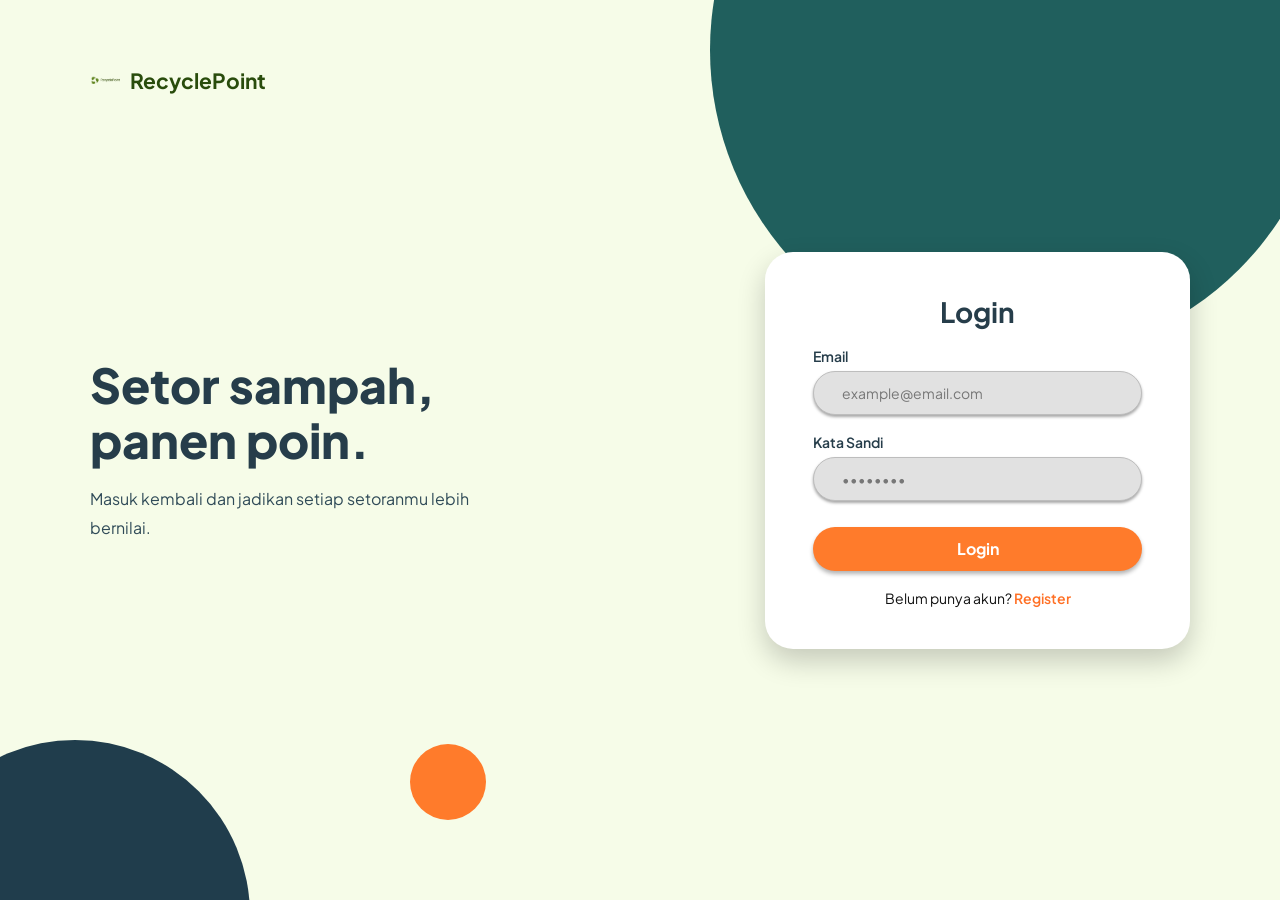
==== index.html @ 47e97b78 "allisya" ====
<!DOCTYPE html>
<html lang="id">
<head>
  <meta charset="UTF-8">
  <meta name="viewport" content="width=device-width, initial-scale=1.0">
  <title>Login - RecyclePoint</title>

  <link rel="preconnect" href="https://fonts.googleapis.com">
  <link rel="preconnect" href="https://fonts.gstatic.com" crossorigin>
  <link href="https://fonts.googleapis.com/css2?family=Plus+Jakarta+Sans:wght@400;500;600;700;800&display=swap" rel="stylesheet">

  <link rel="stylesheet" href="login.css">
</head>
<body>

  <main class="login-page">

    <div class="circle circle--top"></div>
    <div class="circle circle--bottom"></div>
    <div class="circle circle--orange"></div>

    <a href="index.html" class="login-brand">
      <img src="images/logo.png" alt="Logo RecyclePoint">
      <span>RecyclePoint</span>
    </a>

    <section class="login-content">

      <div class="login-intro">
        <h1>Setor sampah,<br>panen poin.</h1>
        <p>
          Masuk kembali dan jadikan setiap setoranmu
          lebih bernilai.
        </p>
      </div>

      <div class="login-card">
        <h2>Login</h2>

        <form action="dashboard.php" method="get">

          <div class="login-field">
            <label for="email">Email</label>
            <input
              type="email"
              id="email"
              name="email"
              placeholder="example@email.com"
              required
            >
          </div>

          <div class="login-field">
            <label for="password">Kata Sandi</label>
            <input
              type="password"
              id="password"
              name="password"
              placeholder="••••••••"
              required
            >
          </div>

          <button type="submit" class="login-button">
            Login
          </button>

        </form>

        <p class="login-register">
          Belum punya akun?
          <a href="register.php">Register</a>
        </p>
      </div>

    </section>
  </main>

</body>
</html>
---- login.css ----
* {
  box-sizing: border-box;
  margin: 0;
  padding: 0;
}

body {
  font-family: "Plus Jakarta Sans", sans-serif;
  color: #263D4A;
}

.login-page {
  position: relative;
  min-height: 100vh;
  overflow: hidden;
  background: #F6FCE8;
  display: flex;
  align-items: center;
  justify-content: center;
  padding: 90px 7%;
}

/* Lingkaran dekorasi */

.circle {
  position: absolute;
  border-radius: 50%;
  pointer-events: none;
}

.circle--top {
  width: 620px;
  height: 620px;
  background: #205F5D;
  top: -260px;
  right: -50px;
}

.circle--bottom {
  width: 350px;
  height: 350px;
  background: #203D4C;
  bottom: -190px;
  left: -100px;
}

.circle--orange {
  width: 76px;
  height: 76px;
  background: #FF7B2B;
  bottom: 80px;
  left: 32%;
}

/* Logo */

.login-brand {
  position: absolute;
  top: 65px;
  left: 7%;
  z-index: 2;
  display: flex;
  align-items: center;
  gap: 10px;
  text-decoration: none;
  color: #294C0C;
  font-size: 21px;
  font-weight: 700;
}

.login-brand img {
  width: 30px;
  height: 30px;
  object-fit: contain;
}

/* Konten utama */

.login-content {
  position: relative;
  z-index: 1;
  width: 100%;
  max-width: 1140px;
  display: grid;
  grid-template-columns: 1fr 425px;
  align-items: center;
  gap: 70px;
}

/* Slogan */

.login-intro h1 {
  font-size: clamp(34px, 5vw, 48px);
  line-height: 1.15;
  font-weight: 800;
  margin-bottom: 18px;
}

.login-intro p {
  max-width: 390px;
  font-size: 16px;
  line-height: 1.8;
  color: #304B58;
}

/* Kartu login */

.login-card {
  width: 100%;
  padding: 42px 48px;
  background: #fff;
  border-radius: 28px;
  box-shadow: 0 12px 28px rgba(0, 0, 0, 0.20);
}

.login-card h2 {
  text-align: center;
  font-size: 28px;
  font-weight: 700;
  margin-bottom: 18px;
}

.login-field {
  display: flex;
  flex-direction: column;
  gap: 6px;
  margin-bottom: 18px;
}

.login-field label {
  font-size: 14px;
  font-weight: 600;
}

.login-field input {
  width: 100%;
  height: 44px;
  padding: 0 28px;
  border: 1px solid #BDBDBD;
  border-radius: 30px;
  background: #E1E1E1;
  box-shadow: 0 2px 3px rgba(0, 0, 0, 0.35);
  font-family: inherit;
  font-size: 14px;
  color: #333;
  outline: none;
}

.login-field input:focus {
  border-color: #F47B2E;
  box-shadow: 0 0 0 3px rgba(244, 123, 46, 0.18);
}

.login-field input::placeholder {
  color: #777;
}

/* Tombol */

.login-button {
  width: 100%;
  height: 44px;
  margin-top: 8px;
  border: none;
  border-radius: 30px;
  background: #FF7B2B;
  color: #fff;
  font-family: inherit;
  font-size: 16px;
  font-weight: 700;
  cursor: pointer;
  box-shadow: 0 3px 4px rgba(0, 0, 0, 0.3);
  transition: 0.2s;
}

.login-button:hover {
  background: #E96B20;
  transform: translateY(-1px);
}

.login-register {
  margin-top: 18px;
  text-align: center;
  font-size: 14px;
  color: #111;
}

.login-register a {
  color: #FF7025;
  text-decoration: none;
  font-weight: 600;
}

.login-register a:hover {
  text-decoration: underline;
}

/* Responsive */

@media (max-width: 850px) {
  .login-page {
    padding: 120px 24px 50px;
  }

  .login-content {
    grid-template-columns: 1fr;
    max-width: 480px;
    gap: 32px;
  }

  .login-intro {
    text-align: center;
  }

  .login-intro p {
    margin: auto;
  }

  .login-brand {
    top: 28px;
    left: 24px;
  }

  .circle--top {
    right: -350px;
  }

  .circle--orange {
    display: none;
  }
}

@media (max-width: 480px) {
  .login-card {
    padding: 32px 24px;
    border-radius: 22px;
  }

  .login-intro h1 {
    font-size: 34px;
  }

  .login-intro p {
    font-size: 14px;
  }
}
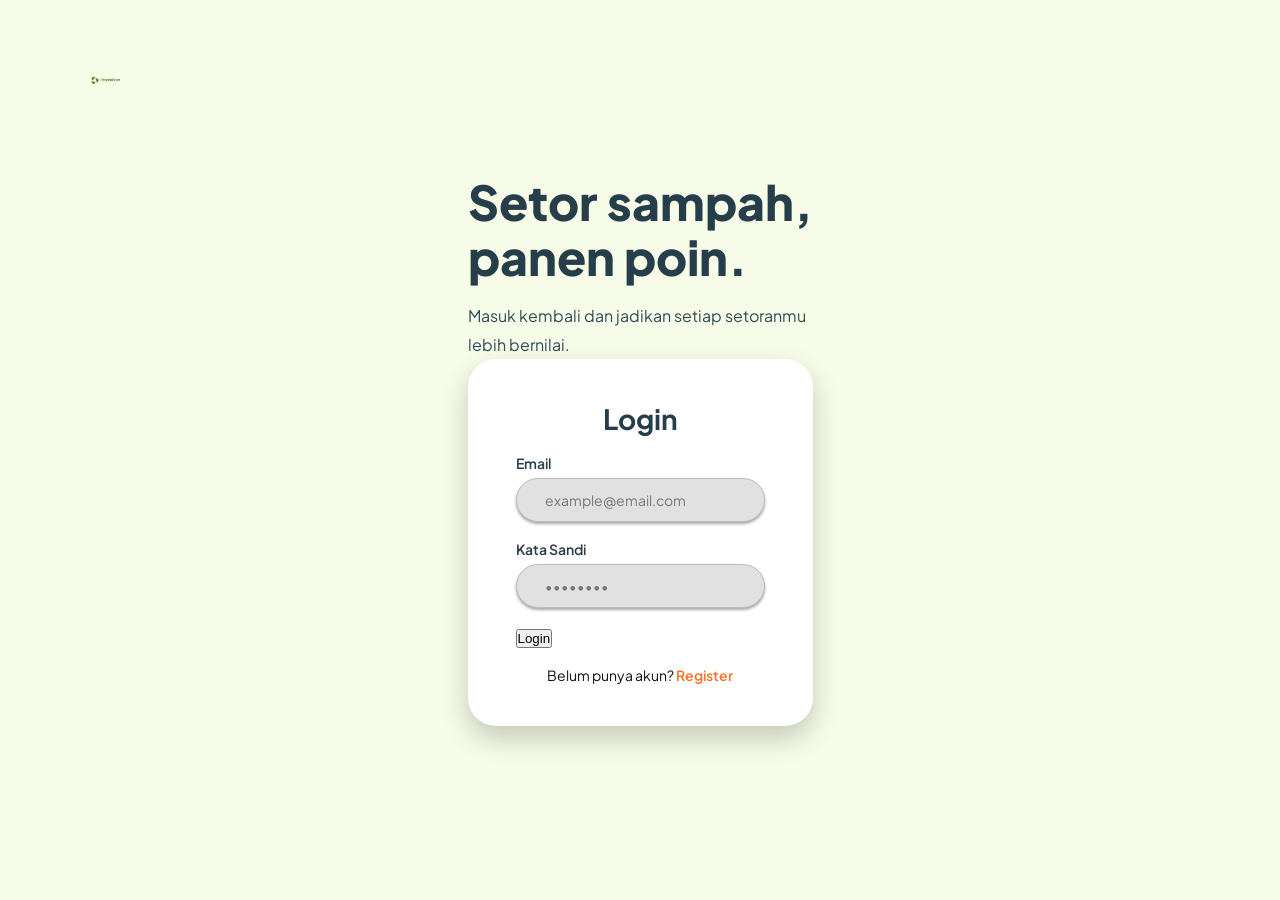
==== commit 672da2a0: "allisya" ====
--- a/index.html
+++ b/index.html
@@ -1,3 +1,4 @@
+
 <!DOCTYPE html>
 <html lang="id">
 <head>
@@ -11,70 +12,63 @@
 
   <link rel="stylesheet" href="login.css">
 </head>
-<body>
+<body class="login-page">
 
-  <main class="login-page">
+  <div class="login-decoration login-decoration--top"></div>
+  <div class="login-decoration login-decoration--bottom"></div>
+  <div class="login-decoration login-decoration--orange"></div>
 
-    <div class="circle circle--top"></div>
-    <div class="circle circle--bottom"></div>
-    <div class="circle circle--orange"></div>
+  <header class="login-header">
+    <a href="index.html" class="login-brand">
+      <img src="images/logo.png" alt="RecyclePoint">
+    </a>
+  </header>
 
-    <a href="index.html" class="login-brand">
-      <img src="images/logo.png" alt="Logo RecyclePoint">
-      <span>RecyclePoint</span>
-    </a>
+  <main class="login-main">
 
-    <section class="login-content">
+    <section class="login-intro">
+      <h1>Setor sampah,<br>panen poin.</h1>
+      <p>Masuk kembali dan jadikan setiap setoranmu<br class="desktop-break"> lebih bernilai.</p>
+    </section>
 
-      <div class="login-intro">
-        <h1>Setor sampah,<br>panen poin.</h1>
-        <p>
-          Masuk kembali dan jadikan setiap setoranmu
-          lebih bernilai.
-        </p>
-      </div>
+    <section class="login-card">
+      <h2>Login</h2>
 
-      <div class="login-card">
-        <h2>Login</h2>
+      <form onsubmit="window.location.href='dashboard.php'; return false;">
 
-        <form action="dashboard.php" method="get">
+        <div class="login-field">
+          <label for="email">Email</label>
+          <input
+            type="email"
+            id="email"
+            name="email"
+            placeholder="example@email.com"
+            autocomplete="email"
+          >
+        </div>
 
-          <div class="login-field">
-            <label for="email">Email</label>
-            <input
-              type="email"
-              id="email"
-              name="email"
-              placeholder="example@email.com"
-              required
-            >
-          </div>
+        <div class="login-field">
+          <label for="password">Kata Sandi</label>
+          <input
+            type="password"
+            id="password"
+            name="password"
+            placeholder="••••••••"
+            autocomplete="current-password"
+          >
+        </div>
 
-          <div class="login-field">
-            <label for="password">Kata Sandi</label>
-            <input
-              type="password"
-              id="password"
-              name="password"
-              placeholder="••••••••"
-              required
-            >
-          </div>
-
-          <button type="submit" class="login-button">
-            Login
-          </button>
-
-        </form>
+        <button type="submit" class="login-submit">Login</button>
 
         <p class="login-register">
           Belum punya akun?
           <a href="register.php">Register</a>
         </p>
-      </div>
 
+      </form>
     </section>
+
   </main>
 
 </body>
-</html>+</html>
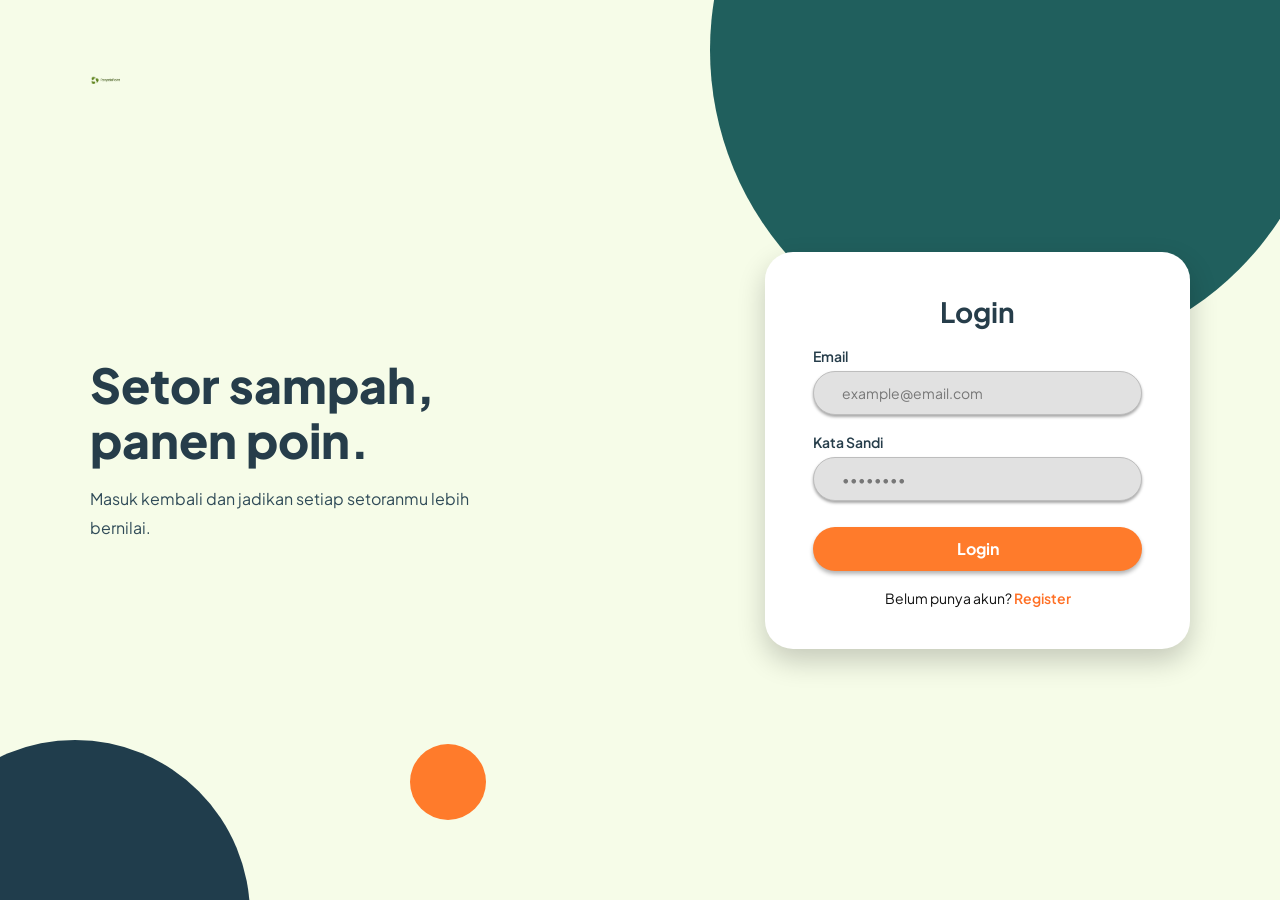
==== commit 97108de1: "allisya" ====
--- a/index.html
+++ b/index.html
@@ -12,62 +12,68 @@
 
   <link rel="stylesheet" href="login.css">
 </head>
-<body class="login-page">
+<body>
 
-  <div class="login-decoration login-decoration--top"></div>
-  <div class="login-decoration login-decoration--bottom"></div>
-  <div class="login-decoration login-decoration--orange"></div>
+  <main class="login-page">
 
-  <header class="login-header">
+    <div class="circle circle--top"></div>
+    <div class="circle circle--bottom"></div>
+    <div class="circle circle--orange"></div>
+
     <a href="index.html" class="login-brand">
-      <img src="images/logo.png" alt="RecyclePoint">
+      <img src="images/logo.png" alt="Logo RecyclePoint">
     </a>
-  </header>
 
-  <main class="login-main">
+    <section class="login-content">
 
-    <section class="login-intro">
-      <h1>Setor sampah,<br>panen poin.</h1>
-      <p>Masuk kembali dan jadikan setiap setoranmu<br class="desktop-break"> lebih bernilai.</p>
-    </section>
+      <div class="login-intro">
+        <h1>Setor sampah,<br>panen poin.</h1>
+        <p>
+          Masuk kembali dan jadikan setiap setoranmu
+          lebih bernilai.
+        </p>
+      </div>
 
-    <section class="login-card">
-      <h2>Login</h2>
+      <div class="login-card">
+        <h2>Login</h2>
 
-      <form onsubmit="window.location.href='dashboard.php'; return false;">
+        <form action="dashboard.php" method="get">
 
-        <div class="login-field">
-          <label for="email">Email</label>
-          <input
-            type="email"
-            id="email"
-            name="email"
-            placeholder="example@email.com"
-            autocomplete="email"
-          >
-        </div>
+          <div class="login-field">
+            <label for="email">Email</label>
+            <input
+              type="email"
+              id="email"
+              name="email"
+              placeholder="example@email.com"
+              required
+            >
+          </div>
 
-        <div class="login-field">
-          <label for="password">Kata Sandi</label>
-          <input
-            type="password"
-            id="password"
-            name="password"
-            placeholder="••••••••"
-            autocomplete="current-password"
-          >
-        </div>
+          <div class="login-field">
+            <label for="password">Kata Sandi</label>
+            <input
+              type="password"
+              id="password"
+              name="password"
+              placeholder="••••••••"
+              required
+            >
+          </div>
 
-        <button type="submit" class="login-submit">Login</button>
+          <button type="submit" class="login-button">
+            Login
+          </button>
+
+        </form>
 
         <p class="login-register">
           Belum punya akun?
           <a href="register.php">Register</a>
         </p>
+      </div>
 
-      </form>
     </section>
-
   </main>
 
 </body>
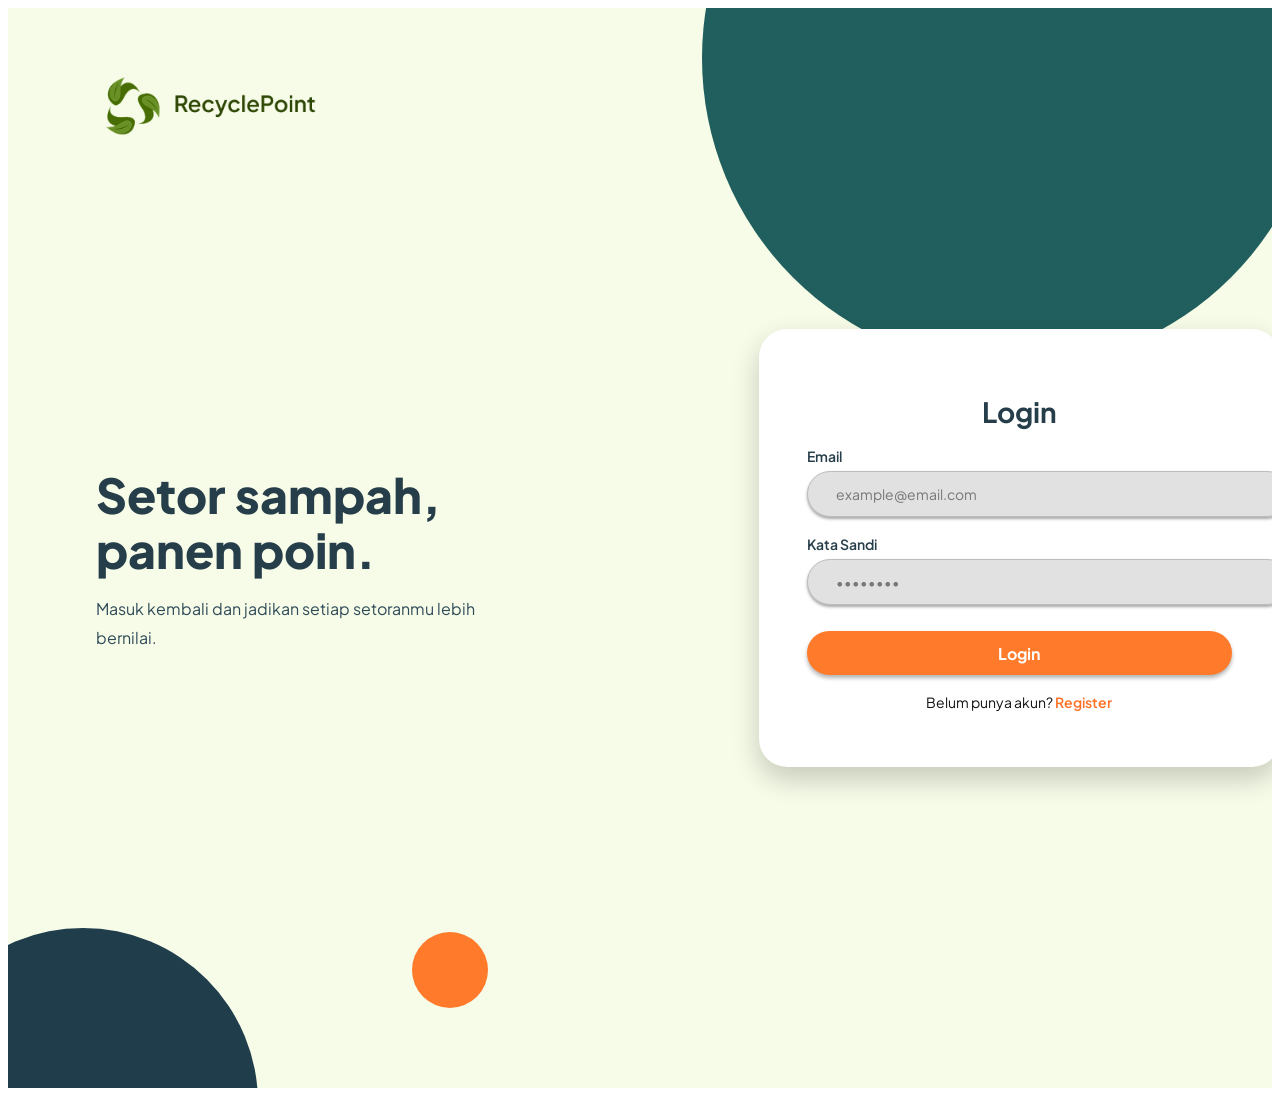
==== commit e6d77635: "allisya" ====
--- a/index.html
+++ b/index.html
@@ -1,4 +1,3 @@
-
 <!DOCTYPE html>
 <html lang="id">
 <head>
--- a/login.css
+++ b/login.css
@@ -1,6 +1,4 @@
-
-* {
-  box-sizing: border-box;
+{ box-sizing: border-box;
   margin: 0;
   padding: 0;
 }
@@ -21,8 +19,6 @@
   padding: 90px 7%;
 }
 
-/* Lingkaran dekorasi */
-
 .circle {
   position: absolute;
   border-radius: 50%;
@@ -52,8 +48,6 @@
   bottom: 80px;
   left: 32%;
 }
-
-/* Logo */
 
 .login-brand {
   position: absolute;
@@ -70,12 +64,10 @@
 }
 
 .login-brand img {
-  width: 30px;
-  height: 30px;
+  width: 220px;
+  height: auto;
   object-fit: contain;
 }
-
-/* Konten utama */
 
 .login-content {
   position: relative;
@@ -88,8 +80,6 @@
   gap: 70px;
 }
 
-/* Slogan */
-
 .login-intro h1 {
   font-size: clamp(34px, 5vw, 48px);
   line-height: 1.15;
@@ -103,8 +93,6 @@
   line-height: 1.8;
   color: #304B58;
 }
-
-/* Kartu login */
 
 .login-card {
   width: 100%;
@@ -155,8 +143,6 @@
 .login-field input::placeholder {
   color: #777;
 }
-
-/* Tombol */
 
 .login-button {
   width: 100%;
@@ -196,8 +182,6 @@
   text-decoration: underline;
 }
 
-/* Responsive */
-
 @media (max-width: 850px) {
   .login-page {
     padding: 120px 24px 50px;
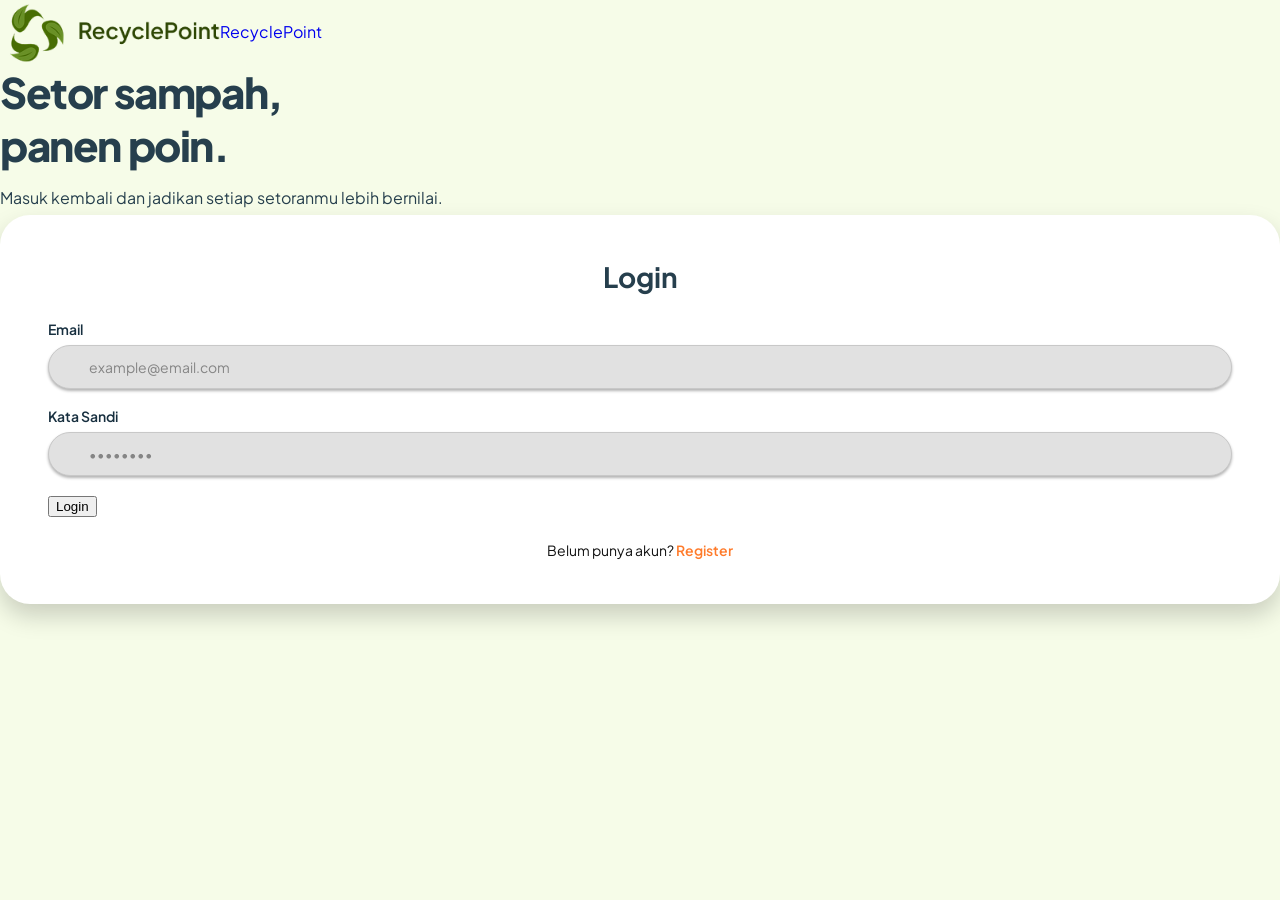
==== commit c4e1a409: "allisya" ====
--- a/index.html
+++ b/index.html
@@ -21,6 +21,7 @@
 
     <a href="index.html" class="login-brand">
       <img src="images/logo.png" alt="Logo RecyclePoint">
+      <span>RecyclePoint</span>
     </a>
 
     <section class="login-content">
@@ -76,4 +77,4 @@
   </main>
 
 </body>
-</html>
+</html>
--- a/login.css
+++ b/login.css
@@ -1,179 +1,205 @@
-{ box-sizing: border-box;
+:root {
+  --login-cream: #F6FCE8;
+  --login-teal: #205F5D;
+  --login-ink: #263F4D;
+  --login-orange: #FF7B2B;
+}
+
+* {
+  box-sizing: border-box;
+}
+
+html,
+body {
   margin: 0;
-  padding: 0;
-}
-
-body {
+  min-height: 100%;
+}
+
+.login-page {
+  min-height: 100vh;
+  min-height: 100svh;
+  position: relative;
+  overflow: hidden;
+  background: var(--login-cream);
+  color: var(--login-ink);
   font-family: "Plus Jakarta Sans", sans-serif;
-  color: #263D4A;
-}
-
-.login-page {
-  position: relative;
-  min-height: 100vh;
-  overflow: hidden;
-  background: #F6FCE8;
-  display: flex;
-  align-items: center;
-  justify-content: center;
-  padding: 90px 7%;
-}
-
-.circle {
+}
+
+.login-decoration {
   position: absolute;
+  pointer-events: none;
+  z-index: 0;
+}
+
+.login-decoration--top {
+  width: 590px;
+  height: 590px;
   border-radius: 50%;
-  pointer-events: none;
-}
-
-.circle--top {
-  width: 620px;
-  height: 620px;
-  background: #205F5D;
-  top: -260px;
-  right: -50px;
-}
-
-.circle--bottom {
-  width: 350px;
-  height: 350px;
-  background: #203D4C;
-  bottom: -190px;
-  left: -100px;
-}
-
-.circle--orange {
+  background: var(--login-teal);
+  top: -235px;
+  right: -20px;
+}
+
+.login-decoration--bottom {
+  width: 360px;
+  height: 360px;
+  border-radius: 50%;
+  background: #203E4D;
+  left: -110px;
+  bottom: -275px;
+}
+
+.login-decoration--orange {
   width: 76px;
   height: 76px;
-  background: #FF7B2B;
-  bottom: 80px;
-  left: 32%;
+  border-radius: 50%;
+  background: var(--login-orange);
+  left: 32.5%;
+  bottom: 11.5%;
+}
+
+.login-header {
+  position: absolute;
+  z-index: 2;
+  top: 65px;
+  left: max(calc((100% - 840px) / 2), 7%);
 }
 
 .login-brand {
-  position: absolute;
-  top: 65px;
-  left: 7%;
-  z-index: 2;
-  display: flex;
+  display: inline-flex;
   align-items: center;
-  gap: 10px;
   text-decoration: none;
-  color: #294C0C;
-  font-size: 21px;
-  font-weight: 700;
 }
 
 .login-brand img {
+  display: block;
   width: 220px;
   height: auto;
   object-fit: contain;
 }
 
-.login-content {
+.login-main {
   position: relative;
   z-index: 1;
-  width: 100%;
-  max-width: 1140px;
+  width: min(840px, 86%);
+  min-height: 100vh;
+  min-height: 100svh;
+  margin: auto;
   display: grid;
   grid-template-columns: 1fr 425px;
   align-items: center;
-  gap: 70px;
+  gap: 40px;
+  padding-top: 45px;
+}
+
+.login-intro {
+  transform: translateY(-2px);
 }
 
 .login-intro h1 {
-  font-size: clamp(34px, 5vw, 48px);
-  line-height: 1.15;
+  margin: 0 0 12px;
+  color: var(--login-ink);
+  font-size: 42px;
+  line-height: 1.28;
   font-weight: 800;
-  margin-bottom: 18px;
+  letter-spacing: -1.4px;
 }
 
 .login-intro p {
-  max-width: 390px;
+  margin: 0;
+  color: var(--login-ink);
   font-size: 16px;
   line-height: 1.8;
-  color: #304B58;
+  font-weight: 400;
 }
 
 .login-card {
   width: 100%;
-  padding: 42px 48px;
+  min-height: 389px;
+  padding: 42px 48px 36px;
+  border-radius: 30px;
   background: #fff;
-  border-radius: 28px;
-  box-shadow: 0 12px 28px rgba(0, 0, 0, 0.20);
+  box-shadow: 0 12px 25px rgba(0, 0, 0, 0.18);
 }
 
 .login-card h2 {
+  margin: 0 0 24px;
   text-align: center;
+  color: var(--login-ink);
   font-size: 28px;
+  line-height: 1.4;
   font-weight: 700;
-  margin-bottom: 18px;
 }
 
 .login-field {
   display: flex;
   flex-direction: column;
-  gap: 6px;
+  gap: 7px;
   margin-bottom: 18px;
 }
 
 .login-field label {
   font-size: 14px;
   font-weight: 600;
+  color: #172F3F;
 }
 
 .login-field input {
   width: 100%;
   height: 44px;
-  padding: 0 28px;
-  border: 1px solid #BDBDBD;
-  border-radius: 30px;
+  padding: 0 40px;
+  border: 1px solid #C8C8C8;
+  border-radius: 999px;
+  outline: none;
   background: #E1E1E1;
-  box-shadow: 0 2px 3px rgba(0, 0, 0, 0.35);
+  box-shadow: 0 2px 3px rgba(0, 0, 0, 0.3);
   font-family: inherit;
   font-size: 14px;
-  color: #333;
-  outline: none;
+  color: #555;
+}
+
+.login-field input::placeholder {
+  color: #858585;
+  opacity: 1;
 }
 
 .login-field input:focus {
-  border-color: #F47B2E;
-  box-shadow: 0 0 0 3px rgba(244, 123, 46, 0.18);
-}
-
-.login-field input::placeholder {
-  color: #777;
-}
-
-.login-button {
+  border-color: var(--login-orange);
+  box-shadow: 0 0 0 3px rgba(255, 123, 43, 0.18);
+}
+
+/* Tombol */
+
+.login-submit {
   width: 100%;
-  height: 44px;
-  margin-top: 8px;
-  border: none;
-  border-radius: 30px;
-  background: #FF7B2B;
-  color: #fff;
+  height: 42px;
+  margin-top: 10px;
+  border: 0;
+  border-radius: 999px;
+  background: var(--login-orange);
+  color: white;
   font-family: inherit;
   font-size: 16px;
   font-weight: 700;
   cursor: pointer;
-  box-shadow: 0 3px 4px rgba(0, 0, 0, 0.3);
-  transition: 0.2s;
-}
-
-.login-button:hover {
-  background: #E96B20;
+  box-shadow: 0 3px 5px rgba(0, 0, 0, 0.25);
+  transition: background 0.2s ease, transform 0.2s ease;
+}
+
+.login-submit:hover {
+  background: #EF6D20;
   transform: translateY(-1px);
 }
 
 .login-register {
-  margin-top: 18px;
+  margin: 24px 0 0;
   text-align: center;
   font-size: 14px;
   color: #111;
 }
 
 .login-register a {
-  color: #FF7025;
+  color: var(--login-orange);
   text-decoration: none;
   font-weight: 600;
 }
@@ -183,49 +209,103 @@
 }
 
 @media (max-width: 850px) {
+  .login-header {
+    top: 35px;
+    left: 7%;
+  }
+
+  .login-main {
+    width: 86%;
+    grid-template-columns: 1fr  minmax(320px, 0.95fr);
+    gap: 24px;
+  }
+
+  .login-intro h1 {
+    font-size: clamp(30px, 4.5vw, 40px);
+  }
+
+  .login-card {
+    padding: 38px 30px;
+  }
+
+  .login-decoration--top {
+    right: -230px;
+  }
+}
+
+@media (max-width: 640px) {
   .login-page {
-    padding: 120px 24px 50px;
-  }
-
-  .login-content {
-    grid-template-columns: 1fr;
-    max-width: 480px;
-    gap: 32px;
-  }
-
-  .login-intro {
-    text-align: center;
-  }
-
-  .login-intro p {
-    margin: auto;
-  }
-
-  .login-brand {
-    top: 28px;
-    left: 24px;
-  }
-
-  .circle--top {
-    right: -350px;
-  }
-
-  .circle--orange {
-    display: none;
-  }
-}
-
-@media (max-width: 480px) {
-  .login-card {
-    padding: 32px 24px;
-    border-radius: 22px;
+    overflow-y: auto;
+  }
+
+  .login-header {
+    position: relative;
+    top: auto;
+    left: auto;
+    padding: 28px 24px 0;
+  }
+
+  .login-brand img {
+    width: 150px;
+  }
+
+  .login-main {
+    width: min(430px, calc(100% - 40px));
+    min-height: auto;
+    display: flex;
+    flex-direction: column;
+    align-items: stretch;
+    gap: 24px;
+    padding: 65px 0 50px;
   }
 
   .login-intro h1 {
-    font-size: 34px;
+    font-size: clamp(32px, 9vw, 42px);
   }
 
   .login-intro p {
     font-size: 14px;
   }
-}
+
+  .desktop-break {
+    display: none;
+  }
+
+  .login-card {
+    min-height: auto;
+    padding: 32px 25px;
+    border-radius: 24px;
+  }
+
+  .login-card h2 {
+    font-size: 25px;
+  }
+
+  .login-decoration--top {
+    width: 420px;
+    height: 420px;
+    top: -300px;
+    right: -240px;
+  }
+
+  .login-decoration--bottom {
+    width: 230px;
+    height: 230px;
+    left: -150px;
+    bottom: -150px;
+  }
+
+  .login-decoration--orange {
+    width: 54px;
+    height: 54px;
+    left: auto;
+    right: 8%;
+    bottom: 8%;
+  }
+}
+
+@media (prefers-reduced-motion: reduce) {
+  .login-submit {
+    transition: none;
+  }
+}
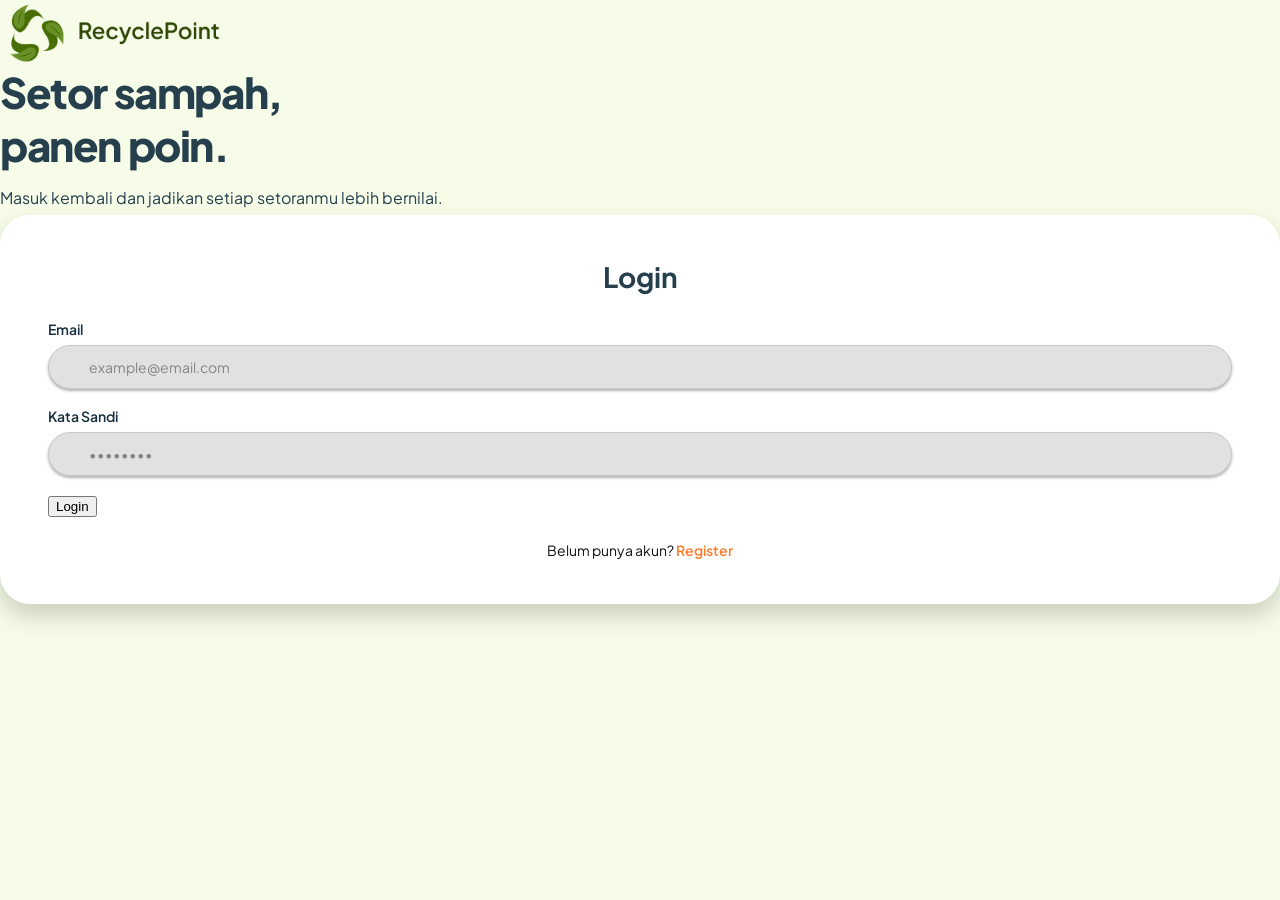
==== commit 2712495b: "allisya" ====
--- a/index.html
+++ b/index.html
@@ -1,3 +1,4 @@
+
 <!DOCTYPE html>
 <html lang="id">
 <head>
@@ -21,7 +22,6 @@
 
     <a href="index.html" class="login-brand">
       <img src="images/logo.png" alt="Logo RecyclePoint">
-      <span>RecyclePoint</span>
     </a>
 
     <section class="login-content">
@@ -77,4 +77,4 @@
   </main>
 
 </body>
-</html>+</html>
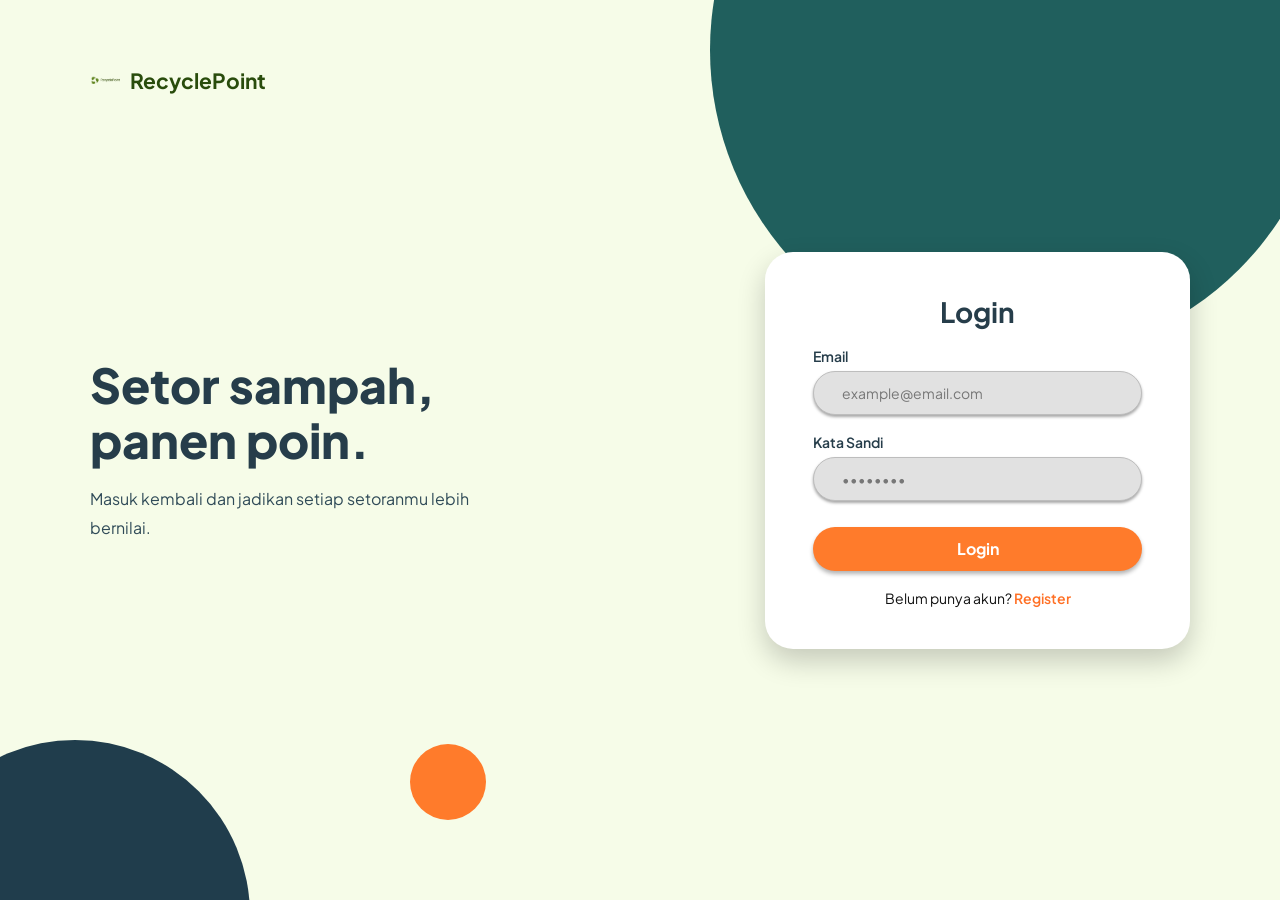
==== commit b58289d0: "allisya" ====
--- a/index.html
+++ b/index.html
@@ -22,6 +22,7 @@
 
     <a href="index.html" class="login-brand">
       <img src="images/logo.png" alt="Logo RecyclePoint">
+      <span>RecyclePoint</span>
     </a>
 
     <section class="login-content">
--- a/login.css
+++ b/login.css
@@ -1,205 +1,193 @@
-:root {
-  --login-cream: #F6FCE8;
-  --login-teal: #205F5D;
-  --login-ink: #263F4D;
-  --login-orange: #FF7B2B;
-}
 
 * {
   box-sizing: border-box;
-}
-
-html,
+  margin: 0;
+  padding: 0;
+}
+
 body {
-  margin: 0;
-  min-height: 100%;
+  font-family: "Plus Jakarta Sans", sans-serif;
+  color: #263D4A;
 }
 
 .login-page {
+  position: relative;
   min-height: 100vh;
-  min-height: 100svh;
-  position: relative;
   overflow: hidden;
-  background: var(--login-cream);
-  color: var(--login-ink);
-  font-family: "Plus Jakarta Sans", sans-serif;
-}
-
-.login-decoration {
+  background: #F6FCE8;
+  display: flex;
+  align-items: center;
+  justify-content: center;
+  padding: 90px 7%;
+}
+
+/* Lingkaran dekorasi */
+
+.circle {
   position: absolute;
+  border-radius: 50%;
   pointer-events: none;
-  z-index: 0;
-}
-
-.login-decoration--top {
-  width: 590px;
-  height: 590px;
-  border-radius: 50%;
-  background: var(--login-teal);
-  top: -235px;
-  right: -20px;
-}
-
-.login-decoration--bottom {
-  width: 360px;
-  height: 360px;
-  border-radius: 50%;
-  background: #203E4D;
-  left: -110px;
-  bottom: -275px;
-}
-
-.login-decoration--orange {
+}
+
+.circle--top {
+  width: 620px;
+  height: 620px;
+  background: #205F5D;
+  top: -260px;
+  right: -50px;
+}
+
+.circle--bottom {
+  width: 350px;
+  height: 350px;
+  background: #203D4C;
+  bottom: -190px;
+  left: -100px;
+}
+
+.circle--orange {
   width: 76px;
   height: 76px;
-  border-radius: 50%;
-  background: var(--login-orange);
-  left: 32.5%;
-  bottom: 11.5%;
-}
-
-.login-header {
+  background: #FF7B2B;
+  bottom: 80px;
+  left: 32%;
+}
+
+/* Logo */
+
+.login-brand {
   position: absolute;
+  top: 65px;
+  left: 7%;
   z-index: 2;
-  top: 65px;
-  left: max(calc((100% - 840px) / 2), 7%);
-}
-
-.login-brand {
-  display: inline-flex;
+  display: flex;
   align-items: center;
+  gap: 10px;
   text-decoration: none;
+  color: #294C0C;
+  font-size: 21px;
+  font-weight: 700;
 }
 
 .login-brand img {
-  display: block;
-  width: 220px;
-  height: auto;
+  width: 30px;
+  height: 30px;
   object-fit: contain;
 }
 
-.login-main {
+/* Konten utama */
+
+.login-content {
   position: relative;
   z-index: 1;
-  width: min(840px, 86%);
-  min-height: 100vh;
-  min-height: 100svh;
-  margin: auto;
+  width: 100%;
+  max-width: 1140px;
   display: grid;
   grid-template-columns: 1fr 425px;
   align-items: center;
-  gap: 40px;
-  padding-top: 45px;
-}
-
-.login-intro {
-  transform: translateY(-2px);
-}
+  gap: 70px;
+}
+
+/* Slogan */
 
 .login-intro h1 {
-  margin: 0 0 12px;
-  color: var(--login-ink);
-  font-size: 42px;
-  line-height: 1.28;
+  font-size: clamp(34px, 5vw, 48px);
+  line-height: 1.15;
   font-weight: 800;
-  letter-spacing: -1.4px;
+  margin-bottom: 18px;
 }
 
 .login-intro p {
-  margin: 0;
-  color: var(--login-ink);
+  max-width: 390px;
   font-size: 16px;
   line-height: 1.8;
-  font-weight: 400;
-}
+  color: #304B58;
+}
+
+/* Kartu login */
 
 .login-card {
   width: 100%;
-  min-height: 389px;
-  padding: 42px 48px 36px;
-  border-radius: 30px;
+  padding: 42px 48px;
   background: #fff;
-  box-shadow: 0 12px 25px rgba(0, 0, 0, 0.18);
+  border-radius: 28px;
+  box-shadow: 0 12px 28px rgba(0, 0, 0, 0.20);
 }
 
 .login-card h2 {
-  margin: 0 0 24px;
   text-align: center;
-  color: var(--login-ink);
   font-size: 28px;
-  line-height: 1.4;
   font-weight: 700;
+  margin-bottom: 18px;
 }
 
 .login-field {
   display: flex;
   flex-direction: column;
-  gap: 7px;
+  gap: 6px;
   margin-bottom: 18px;
 }
 
 .login-field label {
   font-size: 14px;
   font-weight: 600;
-  color: #172F3F;
 }
 
 .login-field input {
   width: 100%;
   height: 44px;
-  padding: 0 40px;
-  border: 1px solid #C8C8C8;
-  border-radius: 999px;
-  outline: none;
+  padding: 0 28px;
+  border: 1px solid #BDBDBD;
+  border-radius: 30px;
   background: #E1E1E1;
-  box-shadow: 0 2px 3px rgba(0, 0, 0, 0.3);
+  box-shadow: 0 2px 3px rgba(0, 0, 0, 0.35);
   font-family: inherit;
   font-size: 14px;
-  color: #555;
+  color: #333;
+  outline: none;
+}
+
+.login-field input:focus {
+  border-color: #F47B2E;
+  box-shadow: 0 0 0 3px rgba(244, 123, 46, 0.18);
 }
 
 .login-field input::placeholder {
-  color: #858585;
-  opacity: 1;
-}
-
-.login-field input:focus {
-  border-color: var(--login-orange);
-  box-shadow: 0 0 0 3px rgba(255, 123, 43, 0.18);
+  color: #777;
 }
 
 /* Tombol */
 
-.login-submit {
-  width: 100%;
-  height: 42px;
-  margin-top: 10px;
-  border: 0;
-  border-radius: 999px;
-  background: var(--login-orange);
-  color: white;
+.login-button {
+  width: 100%;
+  height: 44px;
+  margin-top: 8px;
+  border: none;
+  border-radius: 30px;
+  background: #FF7B2B;
+  color: #fff;
   font-family: inherit;
   font-size: 16px;
   font-weight: 700;
   cursor: pointer;
-  box-shadow: 0 3px 5px rgba(0, 0, 0, 0.25);
-  transition: background 0.2s ease, transform 0.2s ease;
-}
-
-.login-submit:hover {
-  background: #EF6D20;
+  box-shadow: 0 3px 4px rgba(0, 0, 0, 0.3);
+  transition: 0.2s;
+}
+
+.login-button:hover {
+  background: #E96B20;
   transform: translateY(-1px);
 }
 
 .login-register {
-  margin: 24px 0 0;
+  margin-top: 18px;
   text-align: center;
   font-size: 14px;
   color: #111;
 }
 
 .login-register a {
-  color: var(--login-orange);
+  color: #FF7025;
   text-decoration: none;
   font-weight: 600;
 }
@@ -208,104 +196,52 @@
   text-decoration: underline;
 }
 
+/* Responsive */
+
 @media (max-width: 850px) {
-  .login-header {
-    top: 35px;
-    left: 7%;
-  }
-
-  .login-main {
-    width: 86%;
-    grid-template-columns: 1fr  minmax(320px, 0.95fr);
-    gap: 24px;
+  .login-page {
+    padding: 120px 24px 50px;
+  }
+
+  .login-content {
+    grid-template-columns: 1fr;
+    max-width: 480px;
+    gap: 32px;
+  }
+
+  .login-intro {
+    text-align: center;
+  }
+
+  .login-intro p {
+    margin: auto;
+  }
+
+  .login-brand {
+    top: 28px;
+    left: 24px;
+  }
+
+  .circle--top {
+    right: -350px;
+  }
+
+  .circle--orange {
+    display: none;
+  }
+}
+
+@media (max-width: 480px) {
+  .login-card {
+    padding: 32px 24px;
+    border-radius: 22px;
   }
 
   .login-intro h1 {
-    font-size: clamp(30px, 4.5vw, 40px);
-  }
-
-  .login-card {
-    padding: 38px 30px;
-  }
-
-  .login-decoration--top {
-    right: -230px;
-  }
-}
-
-@media (max-width: 640px) {
-  .login-page {
-    overflow-y: auto;
-  }
-
-  .login-header {
-    position: relative;
-    top: auto;
-    left: auto;
-    padding: 28px 24px 0;
-  }
-
-  .login-brand img {
-    width: 150px;
-  }
-
-  .login-main {
-    width: min(430px, calc(100% - 40px));
-    min-height: auto;
-    display: flex;
-    flex-direction: column;
-    align-items: stretch;
-    gap: 24px;
-    padding: 65px 0 50px;
-  }
-
-  .login-intro h1 {
-    font-size: clamp(32px, 9vw, 42px);
+    font-size: 34px;
   }
 
   .login-intro p {
     font-size: 14px;
   }
-
-  .desktop-break {
-    display: none;
-  }
-
-  .login-card {
-    min-height: auto;
-    padding: 32px 25px;
-    border-radius: 24px;
-  }
-
-  .login-card h2 {
-    font-size: 25px;
-  }
-
-  .login-decoration--top {
-    width: 420px;
-    height: 420px;
-    top: -300px;
-    right: -240px;
-  }
-
-  .login-decoration--bottom {
-    width: 230px;
-    height: 230px;
-    left: -150px;
-    bottom: -150px;
-  }
-
-  .login-decoration--orange {
-    width: 54px;
-    height: 54px;
-    left: auto;
-    right: 8%;
-    bottom: 8%;
-  }
-}
-
-@media (prefers-reduced-motion: reduce) {
-  .login-submit {
-    transition: none;
-  }
-}+}
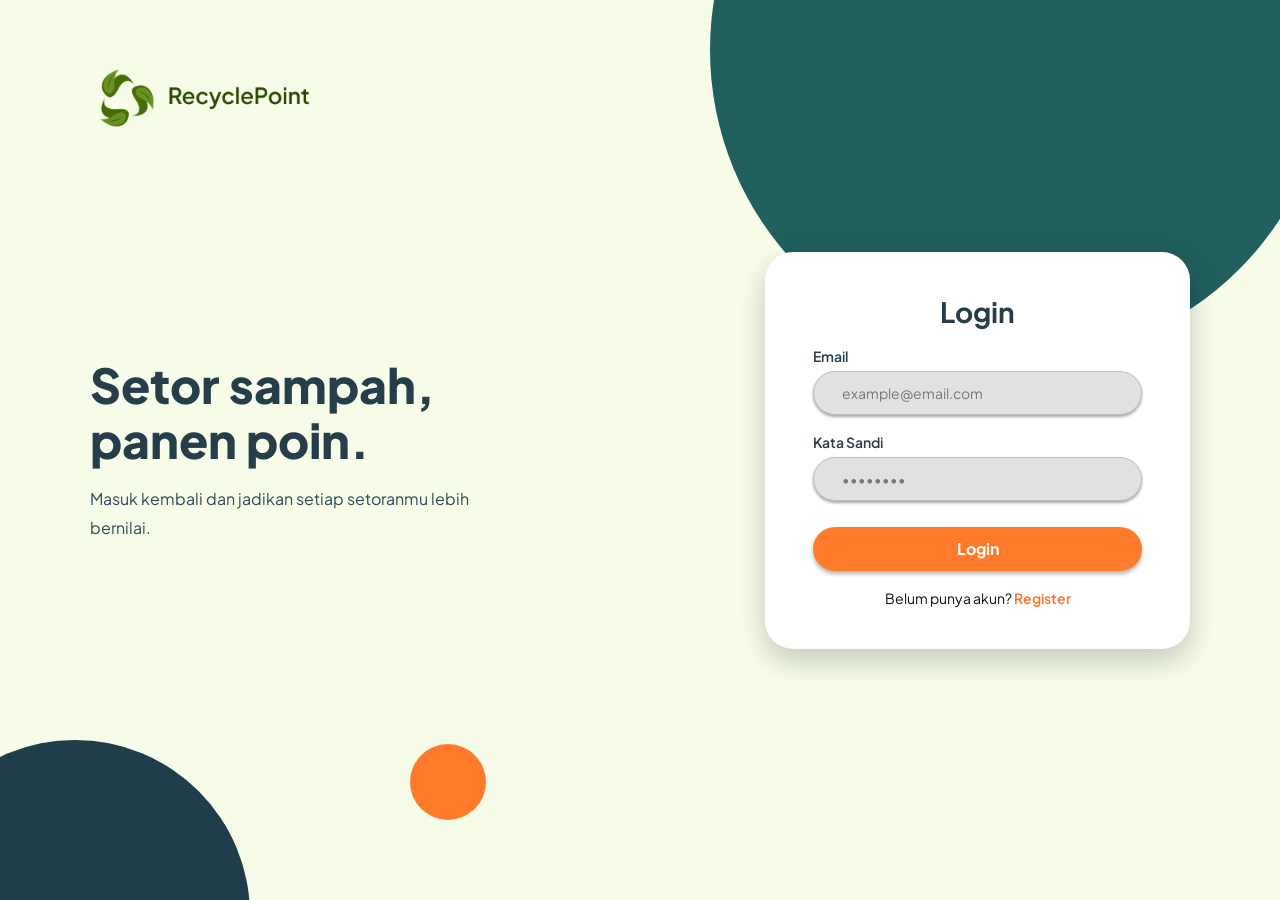
==== commit 86867a63: "allisya" ====
--- a/index.html
+++ b/index.html
@@ -22,7 +22,6 @@
 
     <a href="index.html" class="login-brand">
       <img src="images/logo.png" alt="Logo RecyclePoint">
-      <span>RecyclePoint</span>
     </a>
 
     <section class="login-content">
--- a/login.css
+++ b/login.css
@@ -21,8 +21,6 @@
   padding: 90px 7%;
 }
 
-/* Lingkaran dekorasi */
-
 .circle {
   position: absolute;
   border-radius: 50%;
@@ -52,8 +50,6 @@
   bottom: 80px;
   left: 32%;
 }
-
-/* Logo */
 
 .login-brand {
   position: absolute;
@@ -70,12 +66,10 @@
 }
 
 .login-brand img {
-  width: 30px;
-  height: 30px;
+  width: 220px;
+  height: auto;
   object-fit: contain;
 }
-
-/* Konten utama */
 
 .login-content {
   position: relative;
@@ -88,8 +82,6 @@
   gap: 70px;
 }
 
-/* Slogan */
-
 .login-intro h1 {
   font-size: clamp(34px, 5vw, 48px);
   line-height: 1.15;
@@ -103,8 +95,6 @@
   line-height: 1.8;
   color: #304B58;
 }
-
-/* Kartu login */
 
 .login-card {
   width: 100%;
@@ -155,8 +145,6 @@
 .login-field input::placeholder {
   color: #777;
 }
-
-/* Tombol */
 
 .login-button {
   width: 100%;
@@ -196,8 +184,6 @@
   text-decoration: underline;
 }
 
-/* Responsive */
-
 @media (max-width: 850px) {
   .login-page {
     padding: 120px 24px 50px;
